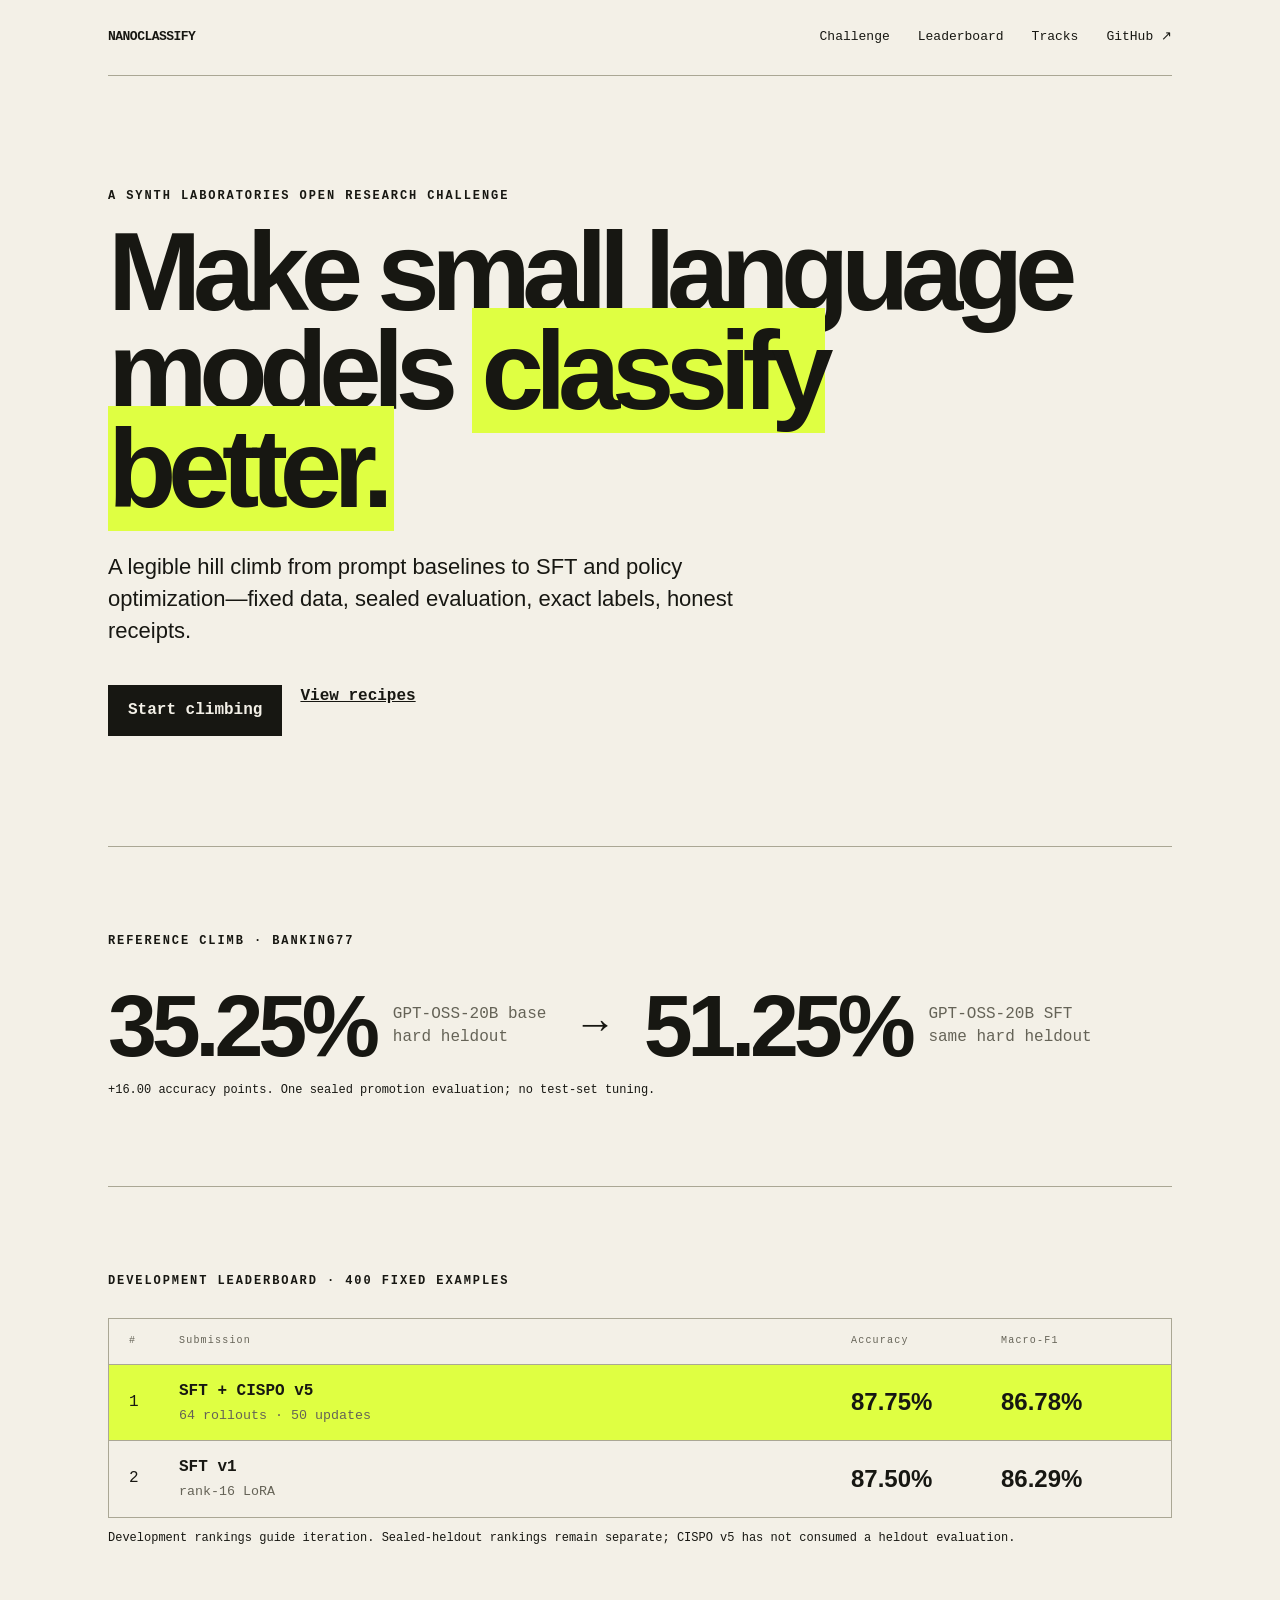
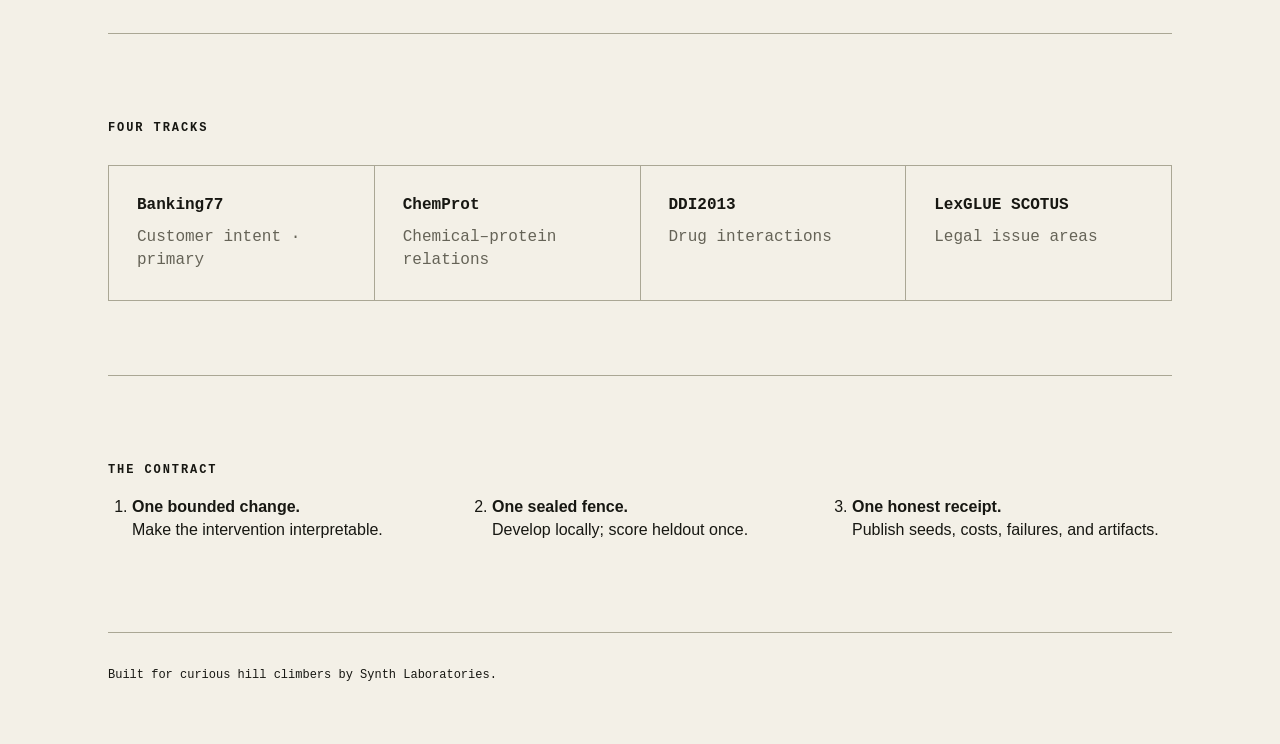
==== site/index.html @ add6e5b4 "Open source NanoClassify" ====
<!doctype html>
<html lang="en"><head><meta charset="utf-8"><meta name="viewport" content="width=device-width,initial-scale=1">
<meta name="description" content="NanoClassify: an open challenge for reproducible language-model classification hill climbing.">
<meta property="og:title" content="NanoClassify — climb classification"><meta property="og:description" content="Fixed data, sealed evaluation, exact labels, and honest receipts."><meta property="og:type" content="website"><meta property="og:url" content="https://synth-laboratories.github.io/nanoclassify/">
<meta name="theme-color" content="#dfff42"><link rel="canonical" href="https://synth-laboratories.github.io/nanoclassify/"><link rel="icon" href="favicon.svg" type="image/svg+xml">
<title>NanoClassify — climb classification</title><link rel="stylesheet" href="style.css"><link rel="stylesheet" href="leaderboard.css"></head>
<body><main>
<nav><a class="mark" href="#">NANOCLASSIFY</a><a href="#challenge">Challenge</a><a href="#leaderboard">Leaderboard</a><a href="#tracks">Tracks</a><a href="https://github.com/synth-laboratories/nanoclassify">GitHub ↗</a></nav>
<header><p class="eyebrow">A SYNTH LABORATORIES OPEN RESEARCH CHALLENGE</p>
<h1>Make small language models <em>classify better.</em></h1>
<p class="lede">A legible hill climb from prompt baselines to SFT and policy optimization—fixed data, sealed evaluation, exact labels, honest receipts.</p>
<div class="actions"><a class="primary" href="https://github.com/synth-laboratories/nanoclassify#readme">Start climbing</a><a href="https://github.com/synth-laboratories/nanoclassify/tree/main/submissions">View recipes</a></div></header>
<section id="challenge"><p class="eyebrow">REFERENCE CLIMB · BANKING77</p><div class="score"><div><b>35.25%</b><span>GPT-OSS-20B base<br>hard heldout</span></div><div class="arrow">→</div><div><b>51.25%</b><span>GPT-OSS-20B SFT<br>same hard heldout</span></div></div><p class="fine">+16.00 accuracy points. One sealed promotion evaluation; no test-set tuning.</p></section>
<section id="leaderboard"><p class="eyebrow">DEVELOPMENT LEADERBOARD · 400 FIXED EXAMPLES</p><div class="board"><div class="board-head"><span>#</span><span>Submission</span><span>Accuracy</span><span>Macro-F1</span></div><div class="board-row leader"><span>1</span><span><b>SFT + CISPO v5</b><small>64 rollouts · 50 updates</small></span><span>87.75%</span><span>86.78%</span></div><div class="board-row"><span>2</span><span><b>SFT v1</b><small>rank-16 LoRA</small></span><span>87.50%</span><span>86.29%</span></div></div><p class="fine">Development rankings guide iteration. Sealed-heldout rankings remain separate; CISPO v5 has not consumed a heldout evaluation.</p></section>
<section id="tracks"><p class="eyebrow">FOUR TRACKS</p><div class="grid"><article><b>Banking77</b><span>Customer intent · primary</span></article><article><b>ChemProt</b><span>Chemical–protein relations</span></article><article><b>DDI2013</b><span>Drug interactions</span></article><article><b>LexGLUE SCOTUS</b><span>Legal issue areas</span></article></div></section>
<section><p class="eyebrow">THE CONTRACT</p><ol><li><b>One bounded change.</b><br>Make the intervention interpretable.</li><li><b>One sealed fence.</b><br>Develop locally; score heldout once.</li><li><b>One honest receipt.</b><br>Publish seeds, costs, failures, and artifacts.</li></ol></section>
</main><footer>Built for curious hill climbers by Synth Laboratories.</footer></body></html>
---- site/style.css ----
:root{--ink:#171712;--paper:#f3f0e7;--acid:#dfff42;--line:#aaa795}*{box-sizing:border-box}body{margin:0;background:var(--paper);color:var(--ink);font:16px/1.45 ui-monospace,SFMono-Regular,Menlo,monospace}main,footer{max-width:1120px;margin:auto;padding:0 28px}nav{height:76px;display:flex;align-items:center;gap:28px;border-bottom:1px solid var(--line)}nav a{color:inherit;text-decoration:none;font-size:13px}.mark{font-weight:900;margin-right:auto;letter-spacing:-.04em}header{padding:100px 0 110px;border-bottom:1px solid var(--line)}h1{font:900 clamp(52px,9vw,112px)/.88 Arial,sans-serif;letter-spacing:-.075em;max-width:980px;margin:18px 0 32px}h1 em{font-style:normal;background:var(--acid);padding:0 .08em}.eyebrow{font-size:12px;letter-spacing:.16em;font-weight:700}.lede{font:22px/1.45 Arial,sans-serif;max-width:690px}.actions{display:flex;gap:18px;margin-top:38px}.actions a{color:inherit;font-weight:700}.actions .primary{background:var(--ink);color:var(--paper);padding:14px 20px;text-decoration:none}section{padding:74px 0;border-bottom:1px solid var(--line)}.score{display:flex;align-items:center;gap:36px;margin-top:32px}.score div:not(.arrow){display:flex;gap:18px;align-items:center}.score b{font:900 clamp(45px,8vw,88px)/1 Arial,sans-serif;letter-spacing:-.06em}.score span,.grid span{color:#656357}.arrow{font-size:42px}.fine{font-size:12px}.grid{display:grid;grid-template-columns:repeat(4,1fr);gap:1px;background:var(--line);border:1px solid var(--line);margin-top:28px}.grid article{background:var(--paper);padding:28px;display:flex;flex-direction:column;gap:8px}ol{display:grid;grid-template-columns:repeat(3,1fr);gap:40px;padding-left:24px;font-family:Arial,sans-serif}footer{padding-top:34px;padding-bottom:60px;font-size:12px}@media(max-width:720px){header{padding:70px 0}.grid,ol{grid-template-columns:1fr}.score{align-items:flex-start;flex-direction:column}.arrow{transform:rotate(90deg)}nav a:not(.mark):not(:last-child){display:none}}
---- site/leaderboard.css ----
.board {
  border: 1px solid var(--line);
  margin-top: 28px;
}
.board-head, .board-row {
  align-items: center;
  border-bottom: 1px solid var(--line);
  display: grid;
  grid-template-columns: 50px 1fr 150px 150px;
  padding: 15px 20px;
}
.board-row:last-child { border: 0; }
.board-head {
  color: #656357;
  font-size: 10px;
  letter-spacing: .12em;
}
.board-row > span:nth-child(n+3) {
  font: bold 24px Arial, sans-serif;
}
.board-row small {
  color: #656357;
  display: block;
  margin-top: 3px;
}
.board-row.leader { background: var(--acid); }
@media (max-width: 720px) {
  .board-head, .board-row {
    grid-template-columns: 35px 1fr 80px 80px;
    padding: 12px 9px;
  }
  .board-row > span:nth-child(n+3) { font-size: 16px; }
  .board-head { font-size: 8px; }
}
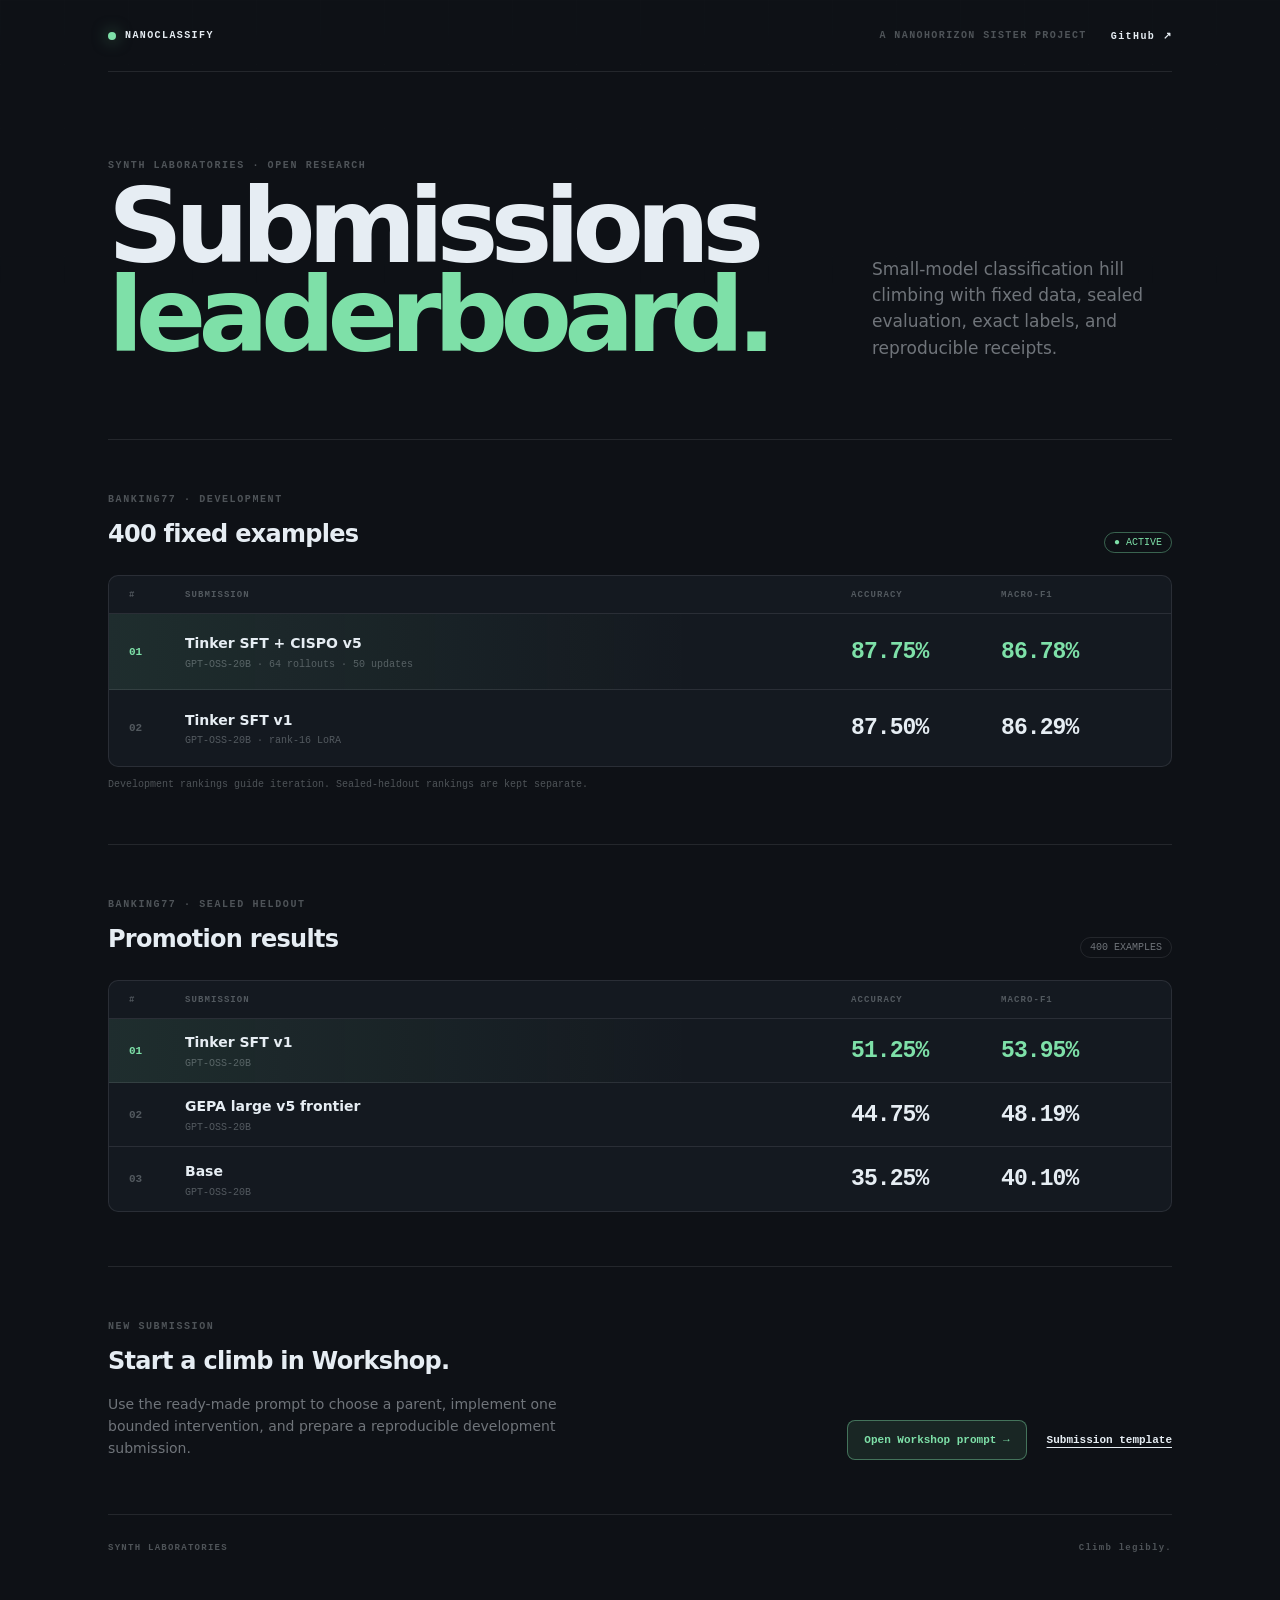
==== commit b99c034e: "Refocus site on submissions leaderboard" ====
--- a/site/index.html
+++ b/site/index.html
@@ -1,17 +1,6 @@
-<!doctype html>
-<html lang="en"><head><meta charset="utf-8"><meta name="viewport" content="width=device-width,initial-scale=1">
-<meta name="description" content="NanoClassify: an open challenge for reproducible language-model classification hill climbing.">
-<meta property="og:title" content="NanoClassify — climb classification"><meta property="og:description" content="Fixed data, sealed evaluation, exact labels, and honest receipts."><meta property="og:type" content="website"><meta property="og:url" content="https://synth-laboratories.github.io/nanoclassify/">
-<meta name="theme-color" content="#dfff42"><link rel="canonical" href="https://synth-laboratories.github.io/nanoclassify/"><link rel="icon" href="favicon.svg" type="image/svg+xml">
-<title>NanoClassify — climb classification</title><link rel="stylesheet" href="style.css"><link rel="stylesheet" href="leaderboard.css"></head>
-<body><main>
-<nav><a class="mark" href="#">NANOCLASSIFY</a><a href="#challenge">Challenge</a><a href="#leaderboard">Leaderboard</a><a href="#tracks">Tracks</a><a href="https://github.com/synth-laboratories/nanoclassify">GitHub ↗</a></nav>
-<header><p class="eyebrow">A SYNTH LABORATORIES OPEN RESEARCH CHALLENGE</p>
-<h1>Make small language models <em>classify better.</em></h1>
-<p class="lede">A legible hill climb from prompt baselines to SFT and policy optimization—fixed data, sealed evaluation, exact labels, honest receipts.</p>
-<div class="actions"><a class="primary" href="https://github.com/synth-laboratories/nanoclassify#readme">Start climbing</a><a href="https://github.com/synth-laboratories/nanoclassify/tree/main/submissions">View recipes</a></div></header>
-<section id="challenge"><p class="eyebrow">REFERENCE CLIMB · BANKING77</p><div class="score"><div><b>35.25%</b><span>GPT-OSS-20B base<br>hard heldout</span></div><div class="arrow">→</div><div><b>51.25%</b><span>GPT-OSS-20B SFT<br>same hard heldout</span></div></div><p class="fine">+16.00 accuracy points. One sealed promotion evaluation; no test-set tuning.</p></section>
-<section id="leaderboard"><p class="eyebrow">DEVELOPMENT LEADERBOARD · 400 FIXED EXAMPLES</p><div class="board"><div class="board-head"><span>#</span><span>Submission</span><span>Accuracy</span><span>Macro-F1</span></div><div class="board-row leader"><span>1</span><span><b>SFT + CISPO v5</b><small>64 rollouts · 50 updates</small></span><span>87.75%</span><span>86.78%</span></div><div class="board-row"><span>2</span><span><b>SFT v1</b><small>rank-16 LoRA</small></span><span>87.50%</span><span>86.29%</span></div></div><p class="fine">Development rankings guide iteration. Sealed-heldout rankings remain separate; CISPO v5 has not consumed a heldout evaluation.</p></section>
-<section id="tracks"><p class="eyebrow">FOUR TRACKS</p><div class="grid"><article><b>Banking77</b><span>Customer intent · primary</span></article><article><b>ChemProt</b><span>Chemical–protein relations</span></article><article><b>DDI2013</b><span>Drug interactions</span></article><article><b>LexGLUE SCOTUS</b><span>Legal issue areas</span></article></div></section>
-<section><p class="eyebrow">THE CONTRACT</p><ol><li><b>One bounded change.</b><br>Make the intervention interpretable.</li><li><b>One sealed fence.</b><br>Develop locally; score heldout once.</li><li><b>One honest receipt.</b><br>Publish seeds, costs, failures, and artifacts.</li></ol></section>
-</main><footer>Built for curious hill climbers by Synth Laboratories.</footer></body></html>
+<!doctype html><html lang="en"><head><meta charset="utf-8"><meta name="viewport" content="width=device-width,initial-scale=1"><meta name="description" content="NanoClassify submissions leaderboard — reproducible language-model classification hill climbing from Synth Laboratories."><meta property="og:title" content="NanoClassify — submissions leaderboard"><meta property="og:description" content="Fixed data, sealed evaluation, exact labels, and honest receipts."><meta property="og:type" content="website"><meta property="og:url" content="https://synth-laboratories.github.io/nanoclassify/"><meta name="theme-color" content="#0e1116"><link rel="canonical" href="https://synth-laboratories.github.io/nanoclassify/"><link rel="icon" href="favicon.svg" type="image/svg+xml"><title>NanoClassify — submissions leaderboard</title><link rel="stylesheet" href="style.css"><link rel="stylesheet" href="leaderboard.css"></head>
+<body><main><nav aria-label="Primary"><a class="mark" href="#top"><span class="signal"></span>NANOCLASSIFY</a><span class="sister">A NANOHORIZON SISTER PROJECT</span><a href="https://github.com/synth-laboratories/nanoclassify">GitHub ↗</a></nav>
+<header id="top"><div><p class="cap">SYNTH LABORATORIES · OPEN RESEARCH</p><h1>Submissions<br><span>leaderboard.</span></h1></div><p class="lede">Small-model classification hill climbing with fixed data, sealed evaluation, exact labels, and reproducible receipts.</p></header>
+<section><div class="section-head"><div><p class="cap">BANKING77 · DEVELOPMENT</p><h2>400 fixed examples</h2></div><span class="pill live">● ACTIVE</span></div><div class="board" role="table"><div class="board-head"><span>#</span><span>Submission</span><span>Accuracy</span><span>Macro-F1</span></div><a class="board-row leader" href="https://github.com/synth-laboratories/nanoclassify/tree/main/records/tinker/banking77-gpt-oss-20b-cispo-v5-64r-50u"><span>01</span><span><b>Tinker SFT + CISPO v5</b><small>GPT-OSS-20B · 64 rollouts · 50 updates</small></span><span>87.75%</span><span>86.78%</span></a><a class="board-row" href="https://github.com/synth-laboratories/nanoclassify/tree/main/records/tinker/banking77-gpt-oss-20b-sft-v1"><span>02</span><span><b>Tinker SFT v1</b><small>GPT-OSS-20B · rank-16 LoRA</small></span><span>87.50%</span><span>86.29%</span></a></div><p class="note">Development rankings guide iteration. Sealed-heldout rankings are kept separate.</p></section>
+<section><div class="section-head"><div><p class="cap">BANKING77 · SEALED HELDOUT</p><h2>Promotion results</h2></div><span class="pill">400 EXAMPLES</span></div><div class="board compact"><div class="board-head"><span>#</span><span>Submission</span><span>Accuracy</span><span>Macro-F1</span></div><a class="board-row leader" href="https://github.com/synth-laboratories/nanoclassify/tree/main/records/tinker/banking77-gpt-oss-20b-sft-v1/official-heldout-400"><span>01</span><span><b>Tinker SFT v1</b><small>GPT-OSS-20B</small></span><span>51.25%</span><span>53.95%</span></a><a class="board-row" href="https://github.com/synth-laboratories/nanoclassify/tree/main/records/banking77-gepa-oss20b-large-v5-heldout"><span>02</span><span><b>GEPA large v5 frontier</b><small>GPT-OSS-20B</small></span><span>44.75%</span><span>48.19%</span></a><a class="board-row" href="https://github.com/synth-laboratories/nanoclassify/tree/main/records/banking77-hard-v5-tinker-gpt-oss-20b-base-400-seed-20260906"><span>03</span><span><b>Base</b><small>GPT-OSS-20B</small></span><span>35.25%</span><span>40.10%</span></a></div></section>
+<section class="start"><div><p class="cap">NEW SUBMISSION</p><h2>Start a climb in Workshop.</h2><p>Use the ready-made prompt to choose a parent, implement one bounded intervention, and prepare a reproducible development submission.</p></div><div class="actions"><a class="primary" href="https://github.com/synth-laboratories/nanoclassify/blob/main/WORKSHOP_PROMPT.md">Open Workshop prompt →</a><a href="https://github.com/synth-laboratories/nanoclassify/tree/main/submissions/template">Submission template</a></div></section></main><footer><span>SYNTH LABORATORIES</span><span>Climb legibly.</span></footer></body></html>
--- a/site/style.css
+++ b/site/style.css
@@ -1 +1 @@
-:root{--ink:#171712;--paper:#f3f0e7;--acid:#dfff42;--line:#aaa795}*{box-sizing:border-box}body{margin:0;background:var(--paper);color:var(--ink);font:16px/1.45 ui-monospace,SFMono-Regular,Menlo,monospace}main,footer{max-width:1120px;margin:auto;padding:0 28px}nav{height:76px;display:flex;align-items:center;gap:28px;border-bottom:1px solid var(--line)}nav a{color:inherit;text-decoration:none;font-size:13px}.mark{font-weight:900;margin-right:auto;letter-spacing:-.04em}header{padding:100px 0 110px;border-bottom:1px solid var(--line)}h1{font:900 clamp(52px,9vw,112px)/.88 Arial,sans-serif;letter-spacing:-.075em;max-width:980px;margin:18px 0 32px}h1 em{font-style:normal;background:var(--acid);padding:0 .08em}.eyebrow{font-size:12px;letter-spacing:.16em;font-weight:700}.lede{font:22px/1.45 Arial,sans-serif;max-width:690px}.actions{display:flex;gap:18px;margin-top:38px}.actions a{color:inherit;font-weight:700}.actions .primary{background:var(--ink);color:var(--paper);padding:14px 20px;text-decoration:none}section{padding:74px 0;border-bottom:1px solid var(--line)}.score{display:flex;align-items:center;gap:36px;margin-top:32px}.score div:not(.arrow){display:flex;gap:18px;align-items:center}.score b{font:900 clamp(45px,8vw,88px)/1 Arial,sans-serif;letter-spacing:-.06em}.score span,.grid span{color:#656357}.arrow{font-size:42px}.fine{font-size:12px}.grid{display:grid;grid-template-columns:repeat(4,1fr);gap:1px;background:var(--line);border:1px solid var(--line);margin-top:28px}.grid article{background:var(--paper);padding:28px;display:flex;flex-direction:column;gap:8px}ol{display:grid;grid-template-columns:repeat(3,1fr);gap:40px;padding-left:24px;font-family:Arial,sans-serif}footer{padding-top:34px;padding-bottom:60px;font-size:12px}@media(max-width:720px){header{padding:70px 0}.grid,ol{grid-template-columns:1fr}.score{align-items:flex-start;flex-direction:column}.arrow{transform:rotate(90deg)}nav a:not(.mark):not(:last-child){display:none}}
+:root{--offwhite:#e6edf3;--bg:#0e1116;--panel:#141920;--edge:rgba(230,237,243,.10);--dim:rgba(230,237,243,.45);--dimmer:rgba(230,237,243,.30);--lit:#7ee0a8;--warn:#f0a848;--risk:#e0684a;color-scheme:dark}*{box-sizing:border-box}html{scroll-behavior:smooth}body{margin:0;background:var(--bg);color:var(--offwhite);font:14px/1.55 ui-sans-serif,system-ui,sans-serif}body:before{content:"";position:fixed;inset:0;pointer-events:none;background-image:linear-gradient(var(--edge) 1px,transparent 1px),linear-gradient(90deg,var(--edge) 1px,transparent 1px);background-size:64px 64px;mask-image:linear-gradient(to bottom,rgba(0,0,0,.38),transparent 58%);opacity:.22}main,footer{position:relative;max-width:1120px;margin:auto;padding-left:28px;padding-right:28px}a{color:inherit}nav{height:72px;display:flex;align-items:center;gap:24px;border-bottom:1px solid var(--edge);font:700 10px ui-monospace,monospace;letter-spacing:.14em}nav a{text-decoration:none}.mark{display:flex;align-items:center;gap:9px;margin-right:auto}.signal{width:8px;height:8px;border-radius:50%;background:var(--lit);box-shadow:0 0 16px rgba(126,224,168,.55)}.sister{color:var(--dimmer)}header{display:grid;grid-template-columns:1.4fr .6fr;align-items:end;gap:64px;padding:88px 0 78px;border-bottom:1px solid var(--edge)}.cap{margin:0 0 10px;color:var(--dimmer);font:700 10px/1.2 ui-monospace,monospace;letter-spacing:.16em}h1{margin:0;font:700 clamp(54px,9vw,104px)/.86 ui-sans-serif,system-ui;letter-spacing:-.075em}h1 span{color:var(--lit)}h2{margin:0;font-size:24px;letter-spacing:-.03em}.lede{max-width:370px;margin:0;color:var(--dim);font-size:17px}section{padding:54px 0;border-bottom:1px solid var(--edge)}.section-head{display:flex;align-items:flex-end;justify-content:space-between;gap:20px;margin-bottom:22px}.pill{border:1px solid var(--edge);border-radius:999px;padding:4px 9px;color:var(--dim);font:10px ui-monospace,monospace}.pill.live{color:var(--lit);border-color:rgba(126,224,168,.4)}.note{margin:12px 0 0;color:var(--dimmer);font:10px ui-monospace,monospace}.start{display:grid;grid-template-columns:1fr 1fr;gap:70px;align-items:end}.start p:not(.cap){max-width:570px;margin:14px 0 0;color:var(--dim)}.actions{display:flex;align-items:center;justify-content:flex-end;gap:20px;font:700 11px ui-monospace,monospace}.actions a{text-underline-offset:4px}.actions .primary{padding:13px 16px;border:1px solid rgba(126,224,168,.42);border-radius:8px;background:rgba(126,224,168,.1);color:var(--lit);text-decoration:none}footer{display:flex;justify-content:space-between;padding-top:28px;padding-bottom:48px;color:var(--dimmer);font:700 9px ui-monospace,monospace;letter-spacing:.14em}@media(max-width:720px){main,footer{padding-left:16px;padding-right:16px}.sister{display:none}header{grid-template-columns:1fr;gap:30px;padding:60px 0}.start{grid-template-columns:1fr;gap:28px}.actions{align-items:flex-start;justify-content:flex-start;flex-direction:column}section{padding:42px 0}}
--- a/site/leaderboard.css
+++ b/site/leaderboard.css
@@ -1,34 +1 @@
-.board {
-  border: 1px solid var(--line);
-  margin-top: 28px;
-}
-.board-head, .board-row {
-  align-items: center;
-  border-bottom: 1px solid var(--line);
-  display: grid;
-  grid-template-columns: 50px 1fr 150px 150px;
-  padding: 15px 20px;
-}
-.board-row:last-child { border: 0; }
-.board-head {
-  color: #656357;
-  font-size: 10px;
-  letter-spacing: .12em;
-}
-.board-row > span:nth-child(n+3) {
-  font: bold 24px Arial, sans-serif;
-}
-.board-row small {
-  color: #656357;
-  display: block;
-  margin-top: 3px;
-}
-.board-row.leader { background: var(--acid); }
-@media (max-width: 720px) {
-  .board-head, .board-row {
-    grid-template-columns: 35px 1fr 80px 80px;
-    padding: 12px 9px;
-  }
-  .board-row > span:nth-child(n+3) { font-size: 16px; }
-  .board-head { font-size: 8px; }
-}
+.board{overflow:hidden;border:1px solid var(--edge);border-radius:10px;background:var(--panel)}.board-head,.board-row{display:grid;grid-template-columns:56px 1fr 150px 150px;align-items:center;min-height:76px;padding:0 20px;border-bottom:1px solid var(--edge)}.board-head{min-height:38px;color:var(--dimmer);font:700 9px ui-monospace,monospace;letter-spacing:.12em;text-transform:uppercase}.board-row:last-child{border-bottom:0}.board-row{text-decoration:none;transition:background .15s}.board-row:hover{background:rgba(230,237,243,.035)}.board-row>span:first-child{color:var(--dimmer);font:700 11px ui-monospace,monospace}.board-row>span:nth-child(n+3){font:700 23px ui-monospace,monospace;letter-spacing:-.04em}.board-row b{font-size:14px}.board-row small{display:block;margin-top:4px;color:var(--dimmer);font:10px ui-monospace,monospace}.board-row.leader{background:linear-gradient(90deg,rgba(126,224,168,.10),transparent 55%)}.board-row.leader>span:first-child,.board-row.leader>span:nth-child(n+3){color:var(--lit)}.compact .board-row{min-height:64px}@media(max-width:720px){.board{overflow-x:auto}.board-head,.board-row{grid-template-columns:38px minmax(170px,1fr) 90px 90px;min-width:500px;padding:0 12px}.board-row>span:nth-child(n+3){font-size:16px}}
